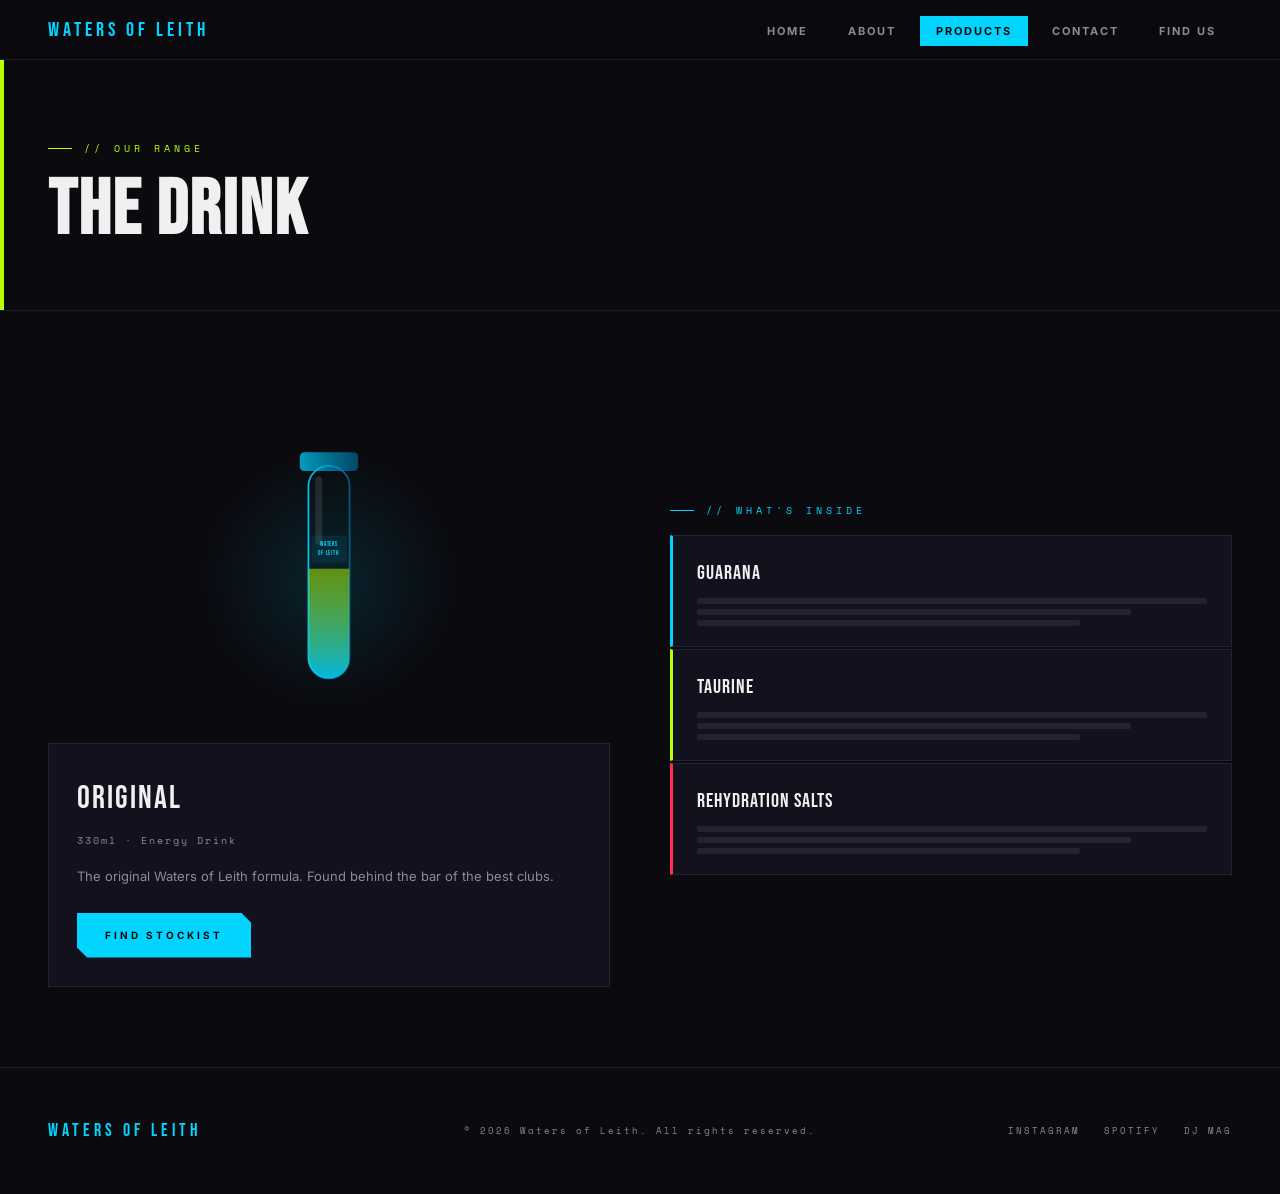
==== products.html @ 08cfb7a3 "Site upload Waters of Leith site upload" ====
<!doctype html>
<html lang="en">
  <head>
    <meta charset="UTF-8" />
    <meta name="viewport" content="width=device-width, initial-scale=1.0" />
    <title>Products — Waters of Leith</title>
    <link
      href="https://fonts.googleapis.com/css2?family=Bebas+Neue&family=Space+Mono:wght@400;700&family=Inter:wght@400;500;700&display=swap"
      rel="stylesheet"
    />
    <link rel="stylesheet" href="styles/style.css" />
  </head>
  <body>
    <nav>
      <a href="index.html" class="nav-logo">Waters of Leith</a>
      <ul class="nav-links">
        <li><a href="index.html">Home</a></li>
        <li><a href="about.html">About</a></li>
        <li><a href="products.html" class="active">Products</a></li>
        <li><a href="contact.html">Contact</a></li>
        <li><a href="findus.html">Find Us</a></li>
      </ul>
    </nav>

    <div class="page">
      <div class="page-banner green">
        <p class="eyebrow green">// Our Range</p>
        <h1 class="page-title">The Drink</h1>
      </div>

      <section class="section">
        <div class="two-col">
          <!-- LEFT: tube SVG + product card below -->
          <div class="product-left">
            <div class="product-visual">
              <div class="product-glow"></div>
              <svg
                width="120"
                height="280"
                viewBox="0 0 140 320"
                fill="none"
                xmlns="http://www.w3.org/2000/svg"
                style="position: relative; z-index: 2"
              >
                <defs>
                  <linearGradient id="tg2" x1="0" y1="0" x2="1" y2="0">
                    <stop offset="0%" stop-color="#00D4FF" stop-opacity=".9" />
                    <stop
                      offset="100%"
                      stop-color="#0077AA"
                      stop-opacity=".7"
                    />
                  </linearGradient>
                  <linearGradient id="lg2" x1="0" y1="0" x2="0" y2="1">
                    <stop offset="0%" stop-color="#B8FF00" stop-opacity=".5" />
                    <stop
                      offset="100%"
                      stop-color="#00D4FF"
                      stop-opacity=".85"
                    />
                  </linearGradient>
                  <clipPath id="tc2">
                    <rect x="46" y="28" width="48" height="248" rx="24" />
                  </clipPath>
                </defs>
                <rect
                  x="36"
                  y="12"
                  width="68"
                  height="22"
                  rx="5"
                  fill="url(#tg2)"
                  opacity=".8"
                />
                <rect
                  x="46"
                  y="28"
                  width="48"
                  height="248"
                  rx="24"
                  fill="none"
                  stroke="url(#tg2)"
                  stroke-width="2"
                />
                <rect
                  x="46"
                  y="148"
                  width="48"
                  height="128"
                  fill="url(#lg2)"
                  clip-path="url(#tc2)"
                />
                <rect
                  x="54"
                  y="40"
                  width="8"
                  height="80"
                  rx="4"
                  fill="white"
                  opacity=".1"
                />
                <rect
                  x="50"
                  y="110"
                  width="40"
                  height="30"
                  rx="2"
                  fill="rgba(0,212,255,.08)"
                  stroke="rgba(0,212,255,.2)"
                  stroke-width=".5"
                />
                <text
                  x="70"
                  y="122"
                  font-family="'Bebas Neue',sans-serif"
                  font-size="7"
                  fill="#00D4FF"
                  text-anchor="middle"
                  letter-spacing="1"
                >
                  WATERS
                </text>
                <text
                  x="70"
                  y="132"
                  font-family="'Bebas Neue',sans-serif"
                  font-size="7"
                  fill="#00D4FF"
                  text-anchor="middle"
                  letter-spacing="1"
                >
                  OF LEITH
                </text>
              </svg>
            </div>
            <div class="product-info">
              <p class="product-name">Original</p>
              <p class="product-size">330ml · Energy Drink</p>
              <p class="product-desc">
                The original Waters of Leith formula. Found behind the bar of
                the best clubs.
              </p>
              <a
                href="findus.html"
                class="btn btn-primary"
                style="font-size: 10px; padding: 14px 28px"
                >Find Stockist</a
              >
            </div>
          </div>

          <!-- RIGHT: ingredient breakdown -->
          <div>
            <p class="section-label">// What's Inside</p>
            <div class="ingredient-list">
              <div class="ingredient-row">
                <p class="row-name">Guarana</p>
                <div class="row-desc-lines">
                  <div class="row-line w100"></div>
                  <div class="row-line w85"></div>
                  <div class="row-line w75"></div>
                </div>
              </div>
              <div class="ingredient-row">
                <p class="row-name">Taurine</p>
                <div class="row-desc-lines">
                  <div class="row-line w100"></div>
                  <div class="row-line w85"></div>
                  <div class="row-line w75"></div>
                </div>
              </div>
              <div class="ingredient-row">
                <p class="row-name">Rehydration Salts</p>
                <div class="row-desc-lines">
                  <div class="row-line w100"></div>
                  <div class="row-line w85"></div>
                  <div class="row-line w75"></div>
                </div>
              </div>
            </div>
          </div>
        </div>
      </section>
    </div>

    <footer>
      <a href="index.html" class="footer-logo">Waters of Leith</a>
      <span class="footer-copy"
        >© 2026 Waters of Leith. All rights reserved.</span
      >
      <div class="footer-links">
        <a href="#">Instagram</a>
        <a href="#">Spotify</a>
        <a href="#">DJ Mag</a>
      </div>
    </footer>

    <script src="js/main.js"></script>
  </body>
</html>
---- styles/style.css ----
@import url("https://fonts.googleapis.com/css2?family=Bebas+Neue&family=Space+Mono:wght@400;700&family=Inter:wght@400;500;700&display=swap");

/* ── VARIABLES ── */
:root {
  --void: #0a0a0f;
  --surface: #12121e;
  --electric: #00d4ff;
  --acid: #b8ff00;
  --red: #ff2d55;
  --white: #f0f0f0;
  --grey: #8a8a9a;
  --border: rgba(255, 255, 255, 0.07);
}

/* ── RESET ── */
*,
*::before,
*::after {
  box-sizing: border-box;
  margin: 0;
  padding: 0;
}
html {
  scroll-behavior: smooth;
}
body {
  background: var(--void);
  color: var(--white);
  font-family: "Inter", sans-serif;
  font-size: 16px;
  line-height: 1.7;
  overflow-x: hidden;
}
::-webkit-scrollbar {
  width: 4px;
}
::-webkit-scrollbar-track {
  background: var(--void);
}
::-webkit-scrollbar-thumb {
  background: var(--electric);
}

/* ── NAV ── */
nav {
  position: fixed;
  top: 0;
  left: 0;
  right: 0;
  z-index: 100;
  background: rgba(10, 10, 15, 0.95);
  border-bottom: 1px solid var(--border);
  padding: 0 48px;
  height: 60px;
  display: flex;
  align-items: center;
  justify-content: space-between;
}
.nav-logo {
  font-family: "Bebas Neue", sans-serif;
  font-size: 20px;
  letter-spacing: 4px;
  color: var(--electric);
  text-decoration: none;
}
.nav-links {
  display: flex;
  gap: 8px;
  list-style: none;
}
.nav-links a {
  font-family: "Inter", sans-serif;
  font-size: 11px;
  font-weight: 700;
  letter-spacing: 2px;
  text-transform: uppercase;
  color: var(--grey);
  text-decoration: none;
  padding: 8px 16px;
  transition: color 0.2s;
}
.nav-links a:hover {
  color: var(--white);
}
.nav-links a.active {
  color: var(--void);
  background: var(--electric);
}

/* ── PAGE WRAPPER ── */
.page {
  padding-top: 60px;
  min-height: 100vh;
}

/* ── PAGE BANNER ── */
.page-banner {
  padding: 80px 48px 60px;
  position: relative;
  border-bottom: 1px solid var(--border);
}
.page-banner::before {
  content: "";
  position: absolute;
  left: 0;
  top: 0;
  bottom: 0;
  width: 4px;
  background: var(--electric);
}
.page-banner.green::before {
  background: var(--acid);
}
.page-banner.red::before {
  background: var(--red);
}
.page-banner.grey::before {
  background: var(--grey);
}

/* ── EYEBROW ── */
.eyebrow {
  font-family: "Space Mono", monospace;
  font-size: 10px;
  letter-spacing: 4px;
  text-transform: uppercase;
  color: var(--electric);
  margin-bottom: 16px;
  display: flex;
  align-items: center;
  gap: 12px;
}
.eyebrow::before {
  content: "";
  width: 24px;
  height: 1px;
  background: currentColor;
}
.eyebrow.green {
  color: var(--acid);
}
.eyebrow.red {
  color: var(--red);
}
.eyebrow.grey {
  color: var(--grey);
}

/* ── PAGE TITLE ── */
.page-title {
  font-family: "Bebas Neue", sans-serif;
  font-size: clamp(48px, 6vw, 80px);
  line-height: 1;
  letter-spacing: 2px;
}

/* ── SECTION ── */
.section {
  padding: 80px 48px;
}

.section-label {
  font-family: "Space Mono", monospace;
  font-size: 10px;
  letter-spacing: 4px;
  text-transform: uppercase;
  color: var(--electric);
  margin-bottom: 12px;
  display: flex;
  align-items: center;
  gap: 12px;
}
.section-label::before {
  content: "";
  width: 24px;
  height: 1px;
  background: currentColor;
}

.section-title {
  font-family: "Bebas Neue", sans-serif;
  font-size: clamp(32px, 4vw, 52px);
  line-height: 1;
  margin-bottom: 16px;
}

.section-sub {
  font-size: 15px;
  color: var(--grey);
  max-width: 520px;
  line-height: 1.8;
  margin-bottom: 48px;
}

/* ── BUTTONS ── */
.btn {
  display: inline-block;
  font-family: "Inter", sans-serif;
  font-size: 11px;
  font-weight: 700;
  letter-spacing: 3px;
  text-transform: uppercase;
  text-decoration: none;
  padding: 16px 36px;
  cursor: pointer;
  border: none;
  transition:
    background 0.2s,
    color 0.2s,
    transform 0.15s;
  clip-path: polygon(
    0 0,
    calc(100% - 10px) 0,
    100% 10px,
    100% 100%,
    10px 100%,
    0 calc(100% - 10px)
  );
}
.btn-primary {
  background: var(--electric);
  color: var(--void);
}
.btn-primary:hover {
  background: var(--acid);
  transform: translateY(-2px);
}
.btn-ghost {
  background: transparent;
  color: var(--grey);
  border: 1px solid rgba(138, 138, 154, 0.4);
}
.btn-ghost:hover {
  color: var(--white);
  border-color: var(--white);
  transform: translateY(-2px);
}

/* ── TWO COL ── */
.two-col {
  display: grid;
  grid-template-columns: 1fr 1fr;
  gap: 60px;
  align-items: center;
}

/* ── IMAGE PLACEHOLDER ── */
.img-placeholder {
  width: 100%;
  aspect-ratio: 4/3;
  background: var(--surface);
  border: 1px solid var(--border);
  display: flex;
  align-items: center;
  justify-content: center;
  color: var(--grey);
  font-family: "Space Mono", monospace;
  font-size: 10px;
  letter-spacing: 2px;
}

/* ── FOOTER ── */
footer {
  border-top: 1px solid var(--border);
  padding: 48px;
  display: grid;
  grid-template-columns: 1fr auto 1fr;
  align-items: center;
  gap: 24px;
}
.footer-logo {
  font-family: "Bebas Neue", sans-serif;
  font-size: 18px;
  letter-spacing: 4px;
  color: var(--electric);
  text-decoration: none;
}
.footer-copy {
  font-family: "Space Mono", monospace;
  font-size: 9px;
  color: var(--grey);
  letter-spacing: 2px;
  text-align: center;
}
.footer-links {
  display: flex;
  gap: 24px;
  justify-content: flex-end;
}
.footer-links a {
  font-family: "Space Mono", monospace;
  font-size: 9px;
  letter-spacing: 2px;
  text-transform: uppercase;
  color: var(--grey);
  text-decoration: none;
  transition: color 0.2s;
}
.footer-links a:hover {
  color: var(--electric);
}

/* ══════════════════════════════════════
   HOME PAGE
══════════════════════════════════════ */

/* hero */
.hero {
  position: relative;
  min-height: calc(100vh - 60px);
  display: flex;
  align-items: center;
  padding: 0 48px;
  overflow: hidden;
}

.grid-overlay {
  position: absolute;
  inset: 0;
  background-image:
    linear-gradient(rgba(0, 212, 255, 0.03) 1px, transparent 1px),
    linear-gradient(90deg, rgba(0, 212, 255, 0.03) 1px, transparent 1px);
  background-size: 60px 60px;
  animation: gridMove 20s linear infinite;
  pointer-events: none;
}
@keyframes gridMove {
  0% {
    transform: translateY(0);
  }
  100% {
    transform: translateY(60px);
  }
}

@keyframes floatUp {
  0% {
    transform: translateY(100vh) translateX(0);
    opacity: 0;
  }
  10% {
    opacity: 1;
  }
  90% {
    opacity: 1;
  }
  100% {
    transform: translateY(-100px) translateX(var(--drift));
    opacity: 0;
  }
}

.hero-content {
  position: relative;
  z-index: 2;
  max-width: 700px;
}

.hero-eyebrow {
  font-family: "Space Mono", monospace;
  font-size: 10px;
  letter-spacing: 4px;
  text-transform: uppercase;
  color: var(--electric);
  margin-bottom: 20px;
  opacity: 0;
  animation: fadeUp 0.7s ease forwards 0.3s;
}

.hero-headline {
  font-family: "Bebas Neue", sans-serif;
  font-size: clamp(80px, 12vw, 148px);
  line-height: 0.9;
  letter-spacing: 2px;
  opacity: 0;
  animation: fadeUp 0.7s ease forwards 0.5s;
}
.hero-headline .hl {
  color: var(--electric);
  position: relative;
  display: inline-block;
}
.hero-headline .hl::after {
  content: "";
  position: absolute;
  bottom: 4px;
  left: 0;
  width: 100%;
  height: 4px;
  background: var(--acid);
  transform: scaleX(0);
  transform-origin: left;
  animation: lineIn 0.5s ease forwards 1.3s;
}
@keyframes lineIn {
  to {
    transform: scaleX(1);
  }
}

.hero-sub {
  font-size: 15px;
  color: var(--grey);
  margin-top: 28px;
  max-width: 460px;
  line-height: 1.8;
  opacity: 0;
  animation: fadeUp 0.7s ease forwards 0.8s;
}

.hero-ctas {
  margin-top: 40px;
  display: flex;
  gap: 16px;
  opacity: 0;
  animation: fadeUp 0.7s ease forwards 1s;
}

.tube-deco {
  position: absolute;
  right: 8%;
  top: 50%;
  transform: translateY(-50%);
  width: 160px;
  opacity: 0;
  animation:
    fadeUp 0.8s ease forwards 0.7s,
    tubeSway 6s ease-in-out infinite 1.5s;
  z-index: 2;
}
@keyframes tubeSway {
  0%,
  100% {
    transform: translateY(-50%) rotate(-2deg);
  }
  50% {
    transform: translateY(calc(-50% - 18px)) rotate(2deg);
  }
}

.scroll-hint {
  position: absolute;
  bottom: 40px;
  left: 48px;
  display: flex;
  align-items: center;
  gap: 14px;
  opacity: 0;
  animation: fadeUp 0.7s ease forwards 1.5s;
}
.scroll-line {
  width: 36px;
  height: 1px;
  background: var(--electric);
  position: relative;
  overflow: hidden;
}
.scroll-line::after {
  content: "";
  position: absolute;
  inset: 0;
  background: var(--acid);
  animation: scanLine 1.5s ease infinite;
}
@keyframes scanLine {
  0% {
    transform: translateX(-100%);
  }
  100% {
    transform: translateX(200%);
  }
}
.scroll-hint span {
  font-family: "Space Mono", monospace;
  font-size: 9px;
  letter-spacing: 3px;
  text-transform: uppercase;
  color: var(--grey);
}

@keyframes fadeUp {
  from {
    opacity: 0;
    transform: translateY(28px);
  }
  to {
    opacity: 1;
    transform: translateY(0);
  }
}

/* ingredient cards */
.ingredients-strip {
  padding: 60px 48px 80px;
}

.ingredients-grid {
  display: grid;
  grid-template-columns: repeat(3, 1fr);
  gap: 2px;
  margin-top: 48px;
}

.ingredient-card {
  background: var(--surface);
  padding: 40px 32px;
  position: relative;
  overflow: hidden;
  cursor: pointer;
  border: 1px solid var(--border);
  transition:
    border-color 0.3s,
    transform 0.3s;
}
.ingredient-card:hover {
  transform: translateY(-4px);
  border-color: rgba(0, 212, 255, 0.3);
}
.ingredient-card:nth-child(2):hover {
  border-color: rgba(184, 255, 0, 0.3);
}
.ingredient-card:nth-child(3):hover {
  border-color: rgba(255, 45, 85, 0.3);
}

.card-accent {
  width: 32px;
  height: 3px;
  background: var(--electric);
  margin-bottom: 24px;
  transition: width 0.3s;
}
.ingredient-card:hover .card-accent {
  width: 56px;
}
.ingredient-card:nth-child(2) .card-accent {
  background: var(--acid);
}
.ingredient-card:nth-child(3) .card-accent {
  background: var(--red);
}

.card-num {
  font-family: "Space Mono", monospace;
  font-size: 10px;
  color: var(--grey);
  letter-spacing: 3px;
  margin-bottom: 16px;
}
.card-name {
  font-family: "Bebas Neue", sans-serif;
  font-size: 32px;
  letter-spacing: 2px;
  margin-bottom: 8px;
  transition: color 0.2s;
}
.ingredient-card:hover .card-name {
  color: var(--electric);
}
.ingredient-card:nth-child(2):hover .card-name {
  color: var(--acid);
}
.ingredient-card:nth-child(3):hover .card-name {
  color: var(--red);
}

.card-origin {
  font-family: "Space Mono", monospace;
  font-size: 9px;
  color: var(--grey);
  letter-spacing: 2px;
  text-transform: uppercase;
  margin-bottom: 16px;
}
.card-desc {
  font-size: 13px;
  color: var(--grey);
  line-height: 1.8;
  border-top: 1px solid var(--border);
  padding-top: 16px;
}

.card-reveal {
  position: absolute;
  inset: 0;
  background: var(--void);
  padding: 40px 32px;
  display: flex;
  flex-direction: column;
  justify-content: center;
  transform: translateY(100%);
  transition: transform 0.4s cubic-bezier(0.16, 1, 0.3, 1);
  border: 1px solid rgba(0, 212, 255, 0.2);
}
.ingredient-card:nth-child(2) .card-reveal {
  border-color: rgba(184, 255, 0, 0.2);
}
.ingredient-card:nth-child(3) .card-reveal {
  border-color: rgba(255, 45, 85, 0.2);
}
.ingredient-card:hover .card-reveal {
  transform: translateY(0);
}

.reveal-headline {
  font-family: "Space Mono", monospace;
  font-size: 13px;
  font-weight: 700;
  color: var(--electric);
  line-height: 1.6;
  margin-bottom: 16px;
}
.ingredient-card:nth-child(2) .reveal-headline {
  color: var(--acid);
}
.ingredient-card:nth-child(3) .reveal-headline {
  color: var(--red);
}

.reveal-body {
  font-size: 13px;
  color: var(--grey);
  line-height: 1.9;
}

/* ══════════════════════════════════════
   ABOUT PAGE
══════════════════════════════════════ */

.stat-row {
  display: grid;
  grid-template-columns: repeat(3, 1fr);
  gap: 2px;
  padding: 0 48px 80px;
}
.stat-card {
  background: var(--surface);
  padding: 32px;
  text-align: center;
  border: 1px solid var(--border);
}
.stat-number {
  font-family: "Bebas Neue", sans-serif;
  font-size: 52px;
  line-height: 1;
  color: var(--electric);
  display: block;
}
.stat-number.green {
  color: var(--acid);
}
.stat-number.red {
  color: var(--red);
}
.stat-label {
  font-family: "Space Mono", monospace;
  font-size: 10px;
  letter-spacing: 2px;
  text-transform: uppercase;
  color: var(--grey);
  margin-top: 8px;
  display: block;
}

/* ══════════════════════════════════════
   PRODUCTS PAGE
══════════════════════════════════════ */

.product-left {
  display: flex;
  flex-direction: column;
  align-items: center;
}
.product-visual {
  position: relative;
  display: flex;
  align-items: center;
  justify-content: center;
  padding: 48px 48px 24px;
}
.product-glow {
  position: absolute;
  width: 260px;
  height: 260px;
  border-radius: 50%;
  background: radial-gradient(circle, rgba(0, 212, 255, 0.12), transparent 70%);
  animation: glowPulse 3s ease-in-out infinite;
  pointer-events: none;
}
@keyframes glowPulse {
  0%,
  100% {
    transform: scale(1);
    opacity: 0.7;
  }
  50% {
    transform: scale(1.15);
    opacity: 1;
  }
}
.product-info {
  background: var(--surface);
  border: 1px solid var(--border);
  padding: 28px;
  width: 100%;
}
.product-name {
  font-family: "Bebas Neue", sans-serif;
  font-size: 32px;
  letter-spacing: 2px;
  margin-bottom: 6px;
}
.product-size {
  font-family: "Space Mono", monospace;
  font-size: 10px;
  color: var(--grey);
  letter-spacing: 2px;
  margin-bottom: 16px;
}
.product-desc {
  font-size: 13px;
  color: var(--grey);
  line-height: 1.8;
  margin-bottom: 24px;
}

.ingredient-list {
  display: flex;
  flex-direction: column;
  gap: 2px;
  margin-top: 16px;
}
.ingredient-row {
  background: var(--surface);
  padding: 20px 24px;
  border-left: 3px solid var(--electric);
  border-top: 1px solid var(--border);
  border-right: 1px solid var(--border);
  border-bottom: 1px solid var(--border);
}
.ingredient-row:nth-child(2) {
  border-left-color: var(--acid);
}
.ingredient-row:nth-child(3) {
  border-left-color: var(--red);
}
.row-name {
  font-family: "Bebas Neue", sans-serif;
  font-size: 20px;
  letter-spacing: 1px;
  margin-bottom: 8px;
}
.row-desc-lines {
  display: flex;
  flex-direction: column;
  gap: 5px;
  margin-top: 8px;
}
.row-line {
  height: 6px;
  background: rgba(255, 255, 255, 0.07);
  border-radius: 2px;
}
.row-line.w100 {
  width: 100%;
}
.row-line.w85 {
  width: 85%;
}
.row-line.w75 {
  width: 75%;
}

/* ══════════════════════════════════════
   FIND US PAGE
══════════════════════════════════════ */

.findus-section {
  padding: 60px 48px 80px;
}

.city-chips {
  display: flex;
  gap: 8px;
  flex-wrap: wrap;
  margin-bottom: 40px;
}
.chip {
  font-family: "Space Mono", monospace;
  font-size: 10px;
  letter-spacing: 2px;
  text-transform: uppercase;
  padding: 10px 20px;
  background: var(--surface);
  border: 1px solid var(--electric);
  color: var(--electric);
  cursor: default;
}
.chip.inactive {
  border-color: var(--border);
  color: var(--grey);
}

.findus-grid {
  display: grid;
  grid-template-columns: 1fr 1fr;
  gap: 2px;
  margin-bottom: 0;
}
.map-wrap {
  background: var(--surface);
  border: 1px solid var(--border);
  overflow: hidden;
  height: 360px;
}
.map-wrap iframe {
  width: 100%;
  height: 100%;
  border: none;
  filter: grayscale(1) invert(0.9) contrast(0.8);
  opacity: 0.8;
}

.venue-list {
  background: var(--surface);
  border: 1px solid var(--border);
  padding: 32px;
}
.venue-list-label {
  font-family: "Space Mono", monospace;
  font-size: 9px;
  letter-spacing: 3px;
  text-transform: uppercase;
  color: var(--electric);
  margin-bottom: 20px;
  padding-bottom: 12px;
  border-bottom: 1px solid var(--border);
}
.venue-item {
  padding: 16px 0;
  border-bottom: 1px solid var(--border);
}
.venue-item:last-child {
  border-bottom: none;
}
.venue-name {
  font-size: 14px;
  font-weight: 500;
  color: var(--white);
  margin-bottom: 4px;
}
.venue-addr {
  font-family: "Space Mono", monospace;
  font-size: 9px;
  color: var(--grey);
  letter-spacing: 1px;
}

.slogan-block {
  padding: 80px 48px;
  border-top: 1px solid var(--border);
  text-align: center;
}
.slogan-text {
  font-family: "Bebas Neue", sans-serif;
  font-size: clamp(32px, 5vw, 64px);
  line-height: 1.1;
  letter-spacing: 2px;
}
.slogan-text em {
  font-style: normal;
  color: var(--electric);
}
.slogan-text .acid {
  color: var(--acid);
}

/* ══════════════════════════════════════
   CONTACT PAGE
══════════════════════════════════════ */

.contact-grid {
  display: grid;
  grid-template-columns: 1fr 1fr;
  gap: 2px;
}
.contact-info,
.contact-form-wrap {
  background: var(--surface);
  padding: 48px;
}
.contact-section-title {
  font-family: "Bebas Neue", sans-serif;
  font-size: 28px;
  letter-spacing: 2px;
  margin-bottom: 32px;
  padding-bottom: 24px;
  border-bottom: 1px solid var(--border);
}
.contact-detail {
  margin-bottom: 32px;
}
.contact-label {
  font-family: "Space Mono", monospace;
  font-size: 9px;
  letter-spacing: 3px;
  text-transform: uppercase;
  color: var(--grey);
  margin-bottom: 6px;
}
.contact-value {
  font-size: 15px;
  color: var(--white);
}
.contact-value a {
  color: var(--electric);
  text-decoration: none;
}

.form-group {
  margin-bottom: 24px;
}
.form-label {
  font-family: "Space Mono", monospace;
  font-size: 9px;
  letter-spacing: 3px;
  text-transform: uppercase;
  color: var(--grey);
  display: block;
  margin-bottom: 8px;
}
.form-input,
.form-textarea {
  width: 100%;
  background: var(--void);
  border: 1px solid var(--border);
  color: var(--white);
  font-family: "Inter", sans-serif;
  font-size: 14px;
  padding: 14px 16px;
  outline: none;
  transition: border-color 0.2s;
}
.form-input:focus,
.form-textarea:focus {
  border-color: var(--electric);
}
.form-textarea {
  resize: vertical;
  min-height: 120px;
}

.form-success {
  display: none;
  background: rgba(0, 212, 255, 0.1);
  border: 1px solid var(--electric);
  padding: 16px 20px;
  font-family: "Space Mono", monospace;
  font-size: 11px;
  color: var(--electric);
  letter-spacing: 1px;
  margin-top: 16px;
}
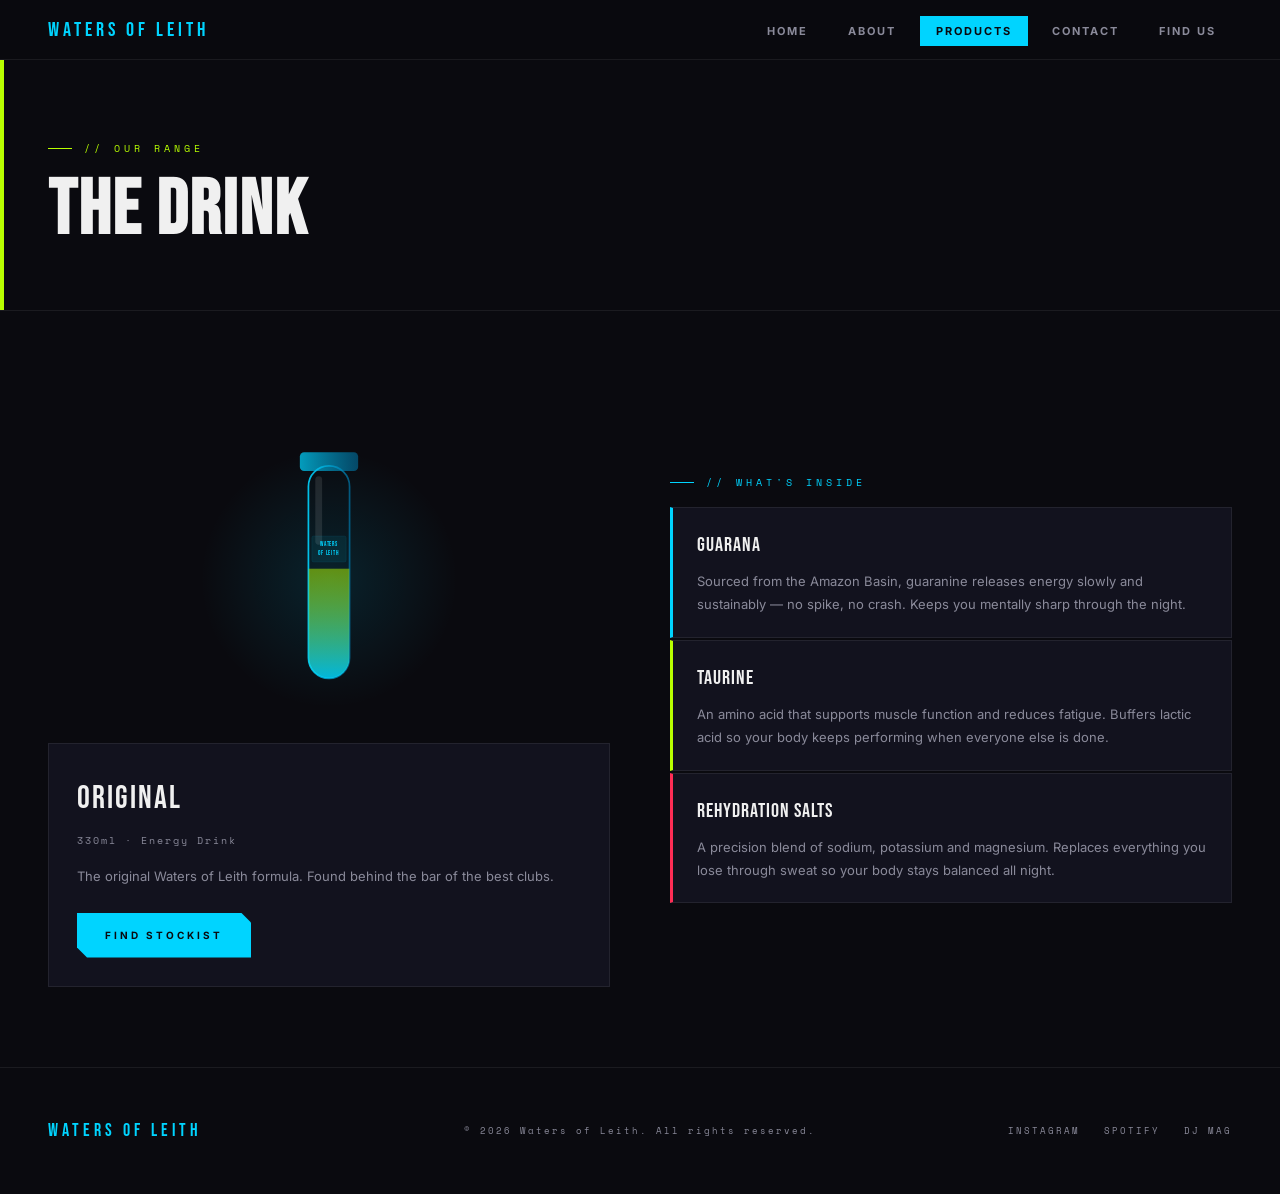
==== commit 1d64c036: "Add files via upload" ====
--- a/products.html
+++ b/products.html
@@ -153,29 +153,58 @@
           <div>
             <p class="section-label">// What's Inside</p>
             <div class="ingredient-list">
-              <div class="ingredient-row">
+              <div
+                class="ingredient-row"
+                style="border-left-color: var(--electric)"
+              >
                 <p class="row-name">Guarana</p>
-                <div class="row-desc-lines">
-                  <div class="row-line w100"></div>
-                  <div class="row-line w85"></div>
-                  <div class="row-line w75"></div>
-                </div>
+                <p
+                  style="
+                    font-size: 13px;
+                    color: var(--grey);
+                    line-height: 1.8;
+                    margin-top: 8px;
+                  "
+                >
+                  Sourced from the Amazon Basin, guaranine releases energy
+                  slowly and sustainably — no spike, no crash. Keeps you
+                  mentally sharp through the night.
+                </p>
               </div>
-              <div class="ingredient-row">
+
+              <div
+                class="ingredient-row"
+                style="border-left-color: var(--acid)"
+              >
                 <p class="row-name">Taurine</p>
-                <div class="row-desc-lines">
-                  <div class="row-line w100"></div>
-                  <div class="row-line w85"></div>
-                  <div class="row-line w75"></div>
-                </div>
+                <p
+                  style="
+                    font-size: 13px;
+                    color: var(--grey);
+                    line-height: 1.8;
+                    margin-top: 8px;
+                  "
+                >
+                  An amino acid that supports muscle function and reduces
+                  fatigue. Buffers lactic acid so your body keeps performing
+                  when everyone else is done.
+                </p>
               </div>
-              <div class="ingredient-row">
+
+              <div class="ingredient-row" style="border-left-color: var(--red)">
                 <p class="row-name">Rehydration Salts</p>
-                <div class="row-desc-lines">
-                  <div class="row-line w100"></div>
-                  <div class="row-line w85"></div>
-                  <div class="row-line w75"></div>
-                </div>
+                <p
+                  style="
+                    font-size: 13px;
+                    color: var(--grey);
+                    line-height: 1.8;
+                    margin-top: 8px;
+                  "
+                >
+                  A precision blend of sodium, potassium and magnesium. Replaces
+                  everything you lose through sweat so your body stays balanced
+                  all night.
+                </p>
               </div>
             </div>
           </div>
